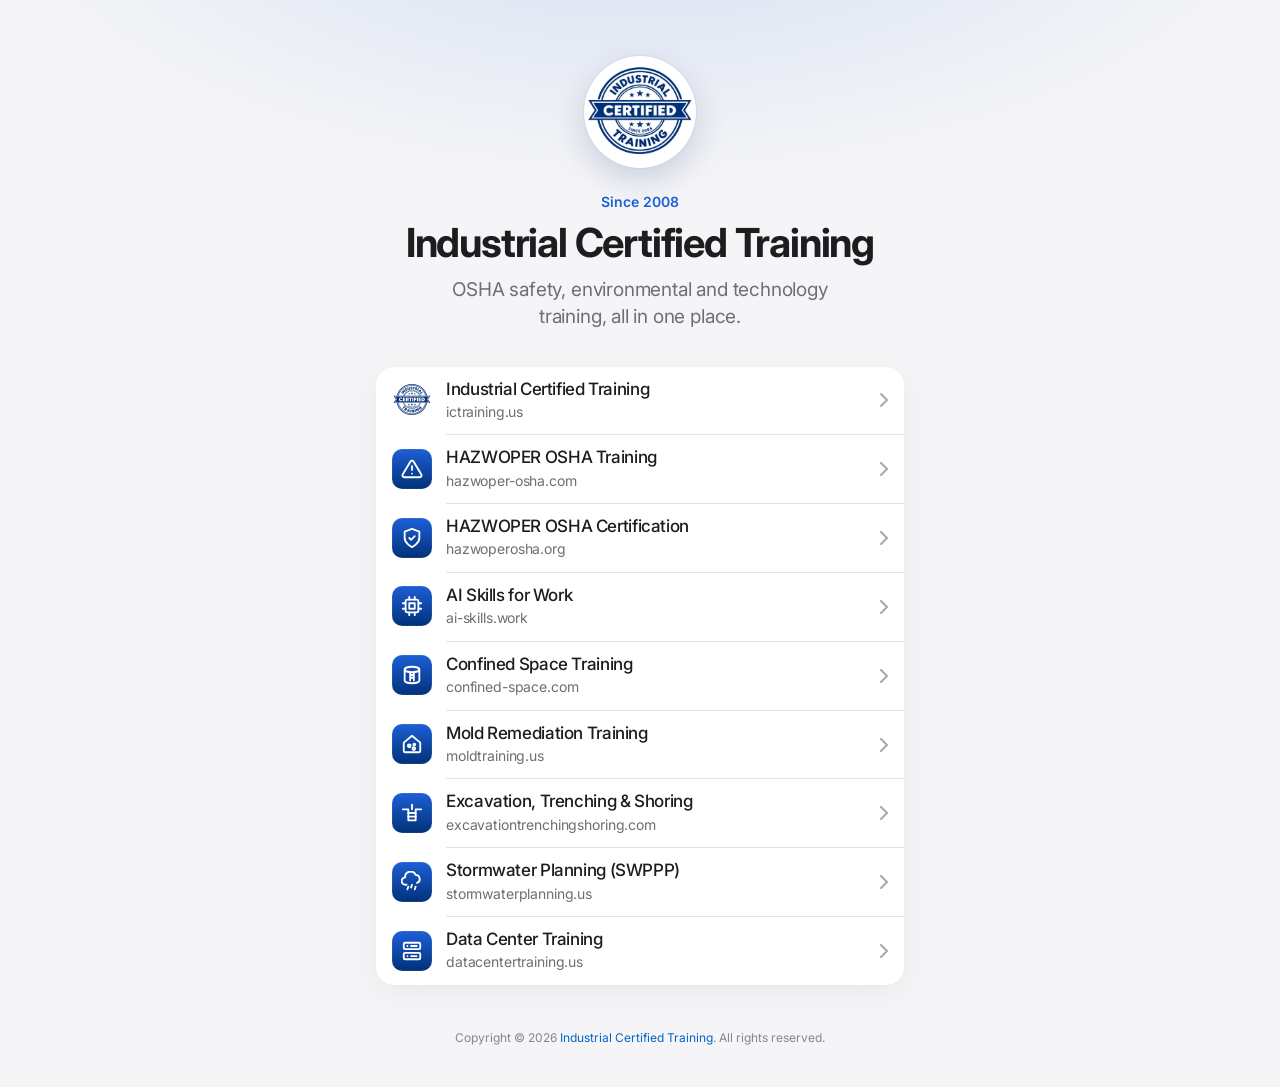
==== index.html @ 35525560 "Flatten link list and add ictraining.us card Drop the category groups and the hero CTA; list all sit" ====
<!doctype html>
<html lang="en">
<head>
  <meta charset="utf-8">
  <meta name="viewport" content="width=device-width, initial-scale=1, viewport-fit=cover">
  <title>Industrial Certified Training | Links</title>
  <meta name="description" content="Industrial Certified Training: OSHA, HAZWOPER, confined space, mold, excavation, stormwater, data center and AI skills training sites.">
  <meta property="og:title" content="Industrial Certified Training">
  <meta property="og:description" content="Safety, environmental and technology training sites. Since 2008.">
  <meta property="og:url" content="https://linktree.ictraining.us/">
  <meta property="og:image" content="https://linktree.ictraining.us/assets/og-image.jpg">
  <meta name="theme-color" content="#f5f5f7" media="(prefers-color-scheme: light)">
  <meta name="theme-color" content="#000000" media="(prefers-color-scheme: dark)">
  <meta name="color-scheme" content="light dark">
  <link rel="icon" type="image/png" href="assets/favicon.png">
  <link rel="apple-touch-icon" href="assets/apple-touch-icon.png">
  <link rel="preconnect" href="https://fonts.googleapis.com">
  <link rel="preconnect" href="https://fonts.gstatic.com" crossorigin>
  <link href="https://fonts.googleapis.com/css2?family=Inter:wght@400;500;600;700&display=swap" rel="stylesheet">
  <style>
    :root {
      --brand: #013179;
      --brand-2: #1d5fd6;
      --bg: #f5f5f7;
      --surface: #ffffff;
      --text: #1d1d1f;
      --secondary: #6e6e73;
      --tertiary: #86868b;
      --separator: rgba(60, 60, 67, .14);
      --hover: rgba(0, 0, 0, .035);
      --glow: rgba(29, 95, 214, .16);
      --shadow: 0 1px 1px rgba(0, 0, 0, .02), 0 8px 30px rgba(0, 0, 0, .05);
      --link: #0066cc;
    }
    @media (prefers-color-scheme: dark) {
      :root {
        --bg: #000000;
        --surface: #1c1c1e;
        --text: #f5f5f7;
        --secondary: #a1a1a6;
        --tertiary: #8e8e93;
        --separator: rgba(84, 84, 88, .55);
        --hover: rgba(255, 255, 255, .05);
        --glow: rgba(41, 151, 255, .18);
        --shadow: none;
        --link: #2997ff;
      }
    }

    * { box-sizing: border-box; }
    html, body { margin: 0; }
    body {
      font-family: -apple-system, BlinkMacSystemFont, "SF Pro Text", "Inter", "Helvetica Neue", Arial, sans-serif;
      background:
        radial-gradient(60rem 28rem at 50% -8rem, var(--glow), transparent 70%),
        var(--bg);
      background-repeat: no-repeat;
      color: var(--text);
      min-height: 100vh;
      font-size: 17px;
      line-height: 1.47;
      letter-spacing: -.022em;
      -webkit-font-smoothing: antialiased;
      -webkit-tap-highlight-color: transparent;
    }

    .wrap {
      max-width: 560px;
      margin: 0 auto;
      padding: max(56px, env(safe-area-inset-top)) 16px max(40px, env(safe-area-inset-bottom));
    }

    /* Hero */
    header { text-align: center; margin-bottom: 36px; }
    .logo {
      display: block;
      width: 112px; height: 112px;
      margin: 0 auto 24px;
      border-radius: 50%;
      background: #fff;
      box-shadow: 0 0 0 1px rgba(0, 0, 0, .04), 0 12px 32px rgba(1, 49, 121, .18);
    }
    h1 {
      margin: 0;
      font-family: -apple-system, BlinkMacSystemFont, "SF Pro Display", "Inter", "Helvetica Neue", Arial, sans-serif;
      font-size: clamp(30px, 7vw, 40px);
      font-weight: 700;
      line-height: 1.1;
      letter-spacing: -.03em;
    }
    .eyebrow {
      display: block;
      margin-bottom: 8px;
      color: var(--brand-2);
      font-size: 14px; font-weight: 600; letter-spacing: 0;
    }
    @media (prefers-color-scheme: dark) { .eyebrow { color: var(--link); } }
    .lede {
      margin: 12px auto 0;
      max-width: 400px;
      color: var(--secondary);
      font-size: 19px; line-height: 1.42; letter-spacing: -.01em;
    }

    /* Link list */
    .group {
      list-style: none; margin: 0; padding: 0;
      background: var(--surface);
      border-radius: 18px;
      box-shadow: var(--shadow);
      overflow: hidden;
    }
    .group li + li .link .label { border-top: .5px solid var(--separator); }
    .link {
      display: flex; align-items: stretch;
      padding-left: 16px;
      color: var(--text);
      text-decoration: none;
      transition: background .15s ease;
    }
    .link:hover { background: var(--hover); }
    .link:active { background: var(--separator); }
    .link:focus-visible { outline: 3px solid var(--link); outline-offset: -3px; border-radius: 18px; }
    .icon {
      flex: none; align-self: center;
      width: 40px; height: 40px;
      margin: 12px 14px 12px 0;
      border-radius: 10px;
      background: linear-gradient(180deg, var(--brand-2), var(--brand));
      color: #fff;
      display: grid; place-items: center;
      box-shadow: inset 0 0 0 .5px rgba(255, 255, 255, .15);
    }
    .icon svg { width: 22px; height: 22px; }
    .icon-logo { background: #fff; box-shadow: inset 0 0 0 .5px rgba(0, 0, 0, .08); object-fit: cover; }
    .label {
      flex: 1; min-width: 0;
      display: flex; align-items: center; gap: 12px;
      padding: 12px 16px 12px 0;
    }
    .text { flex: 1; min-width: 0; }
    .title { display: block; font-size: 17px; font-weight: 500; line-height: 1.25; }
    .domain { display: block; margin-top: 2px; color: var(--secondary); font-size: 14px; letter-spacing: -.01em; overflow-wrap: anywhere; }
    .chev { flex: none; width: 8px; height: 14px; color: var(--tertiary); opacity: .7; transition: transform .2s ease; }
    .link:hover .chev { transform: translateX(2px); }

    footer {
      margin-top: 44px;
      text-align: center;
      color: var(--tertiary);
      font-size: 12px; letter-spacing: 0;
    }
    footer a { color: var(--link); text-decoration: none; }
    footer a:hover { text-decoration: underline; }

    /* Gentle entrance */
    @media (prefers-reduced-motion: no-preference) {
      header, main, footer { animation: rise .7s cubic-bezier(.2, .8, .2, 1) both; }
      main { animation-delay: .08s; }
      footer { animation-delay: .16s; }
      @keyframes rise { from { opacity: 0; transform: translateY(12px); } to { opacity: 1; transform: none; } }
    }
    @media (prefers-reduced-motion: reduce) {
      .link, .chev { transition: none; }
    }
  </style>
</head>
<body>
  <div class="wrap">
    <header>
      <img class="logo" src="assets/logo.png" width="112" height="112" alt="Industrial Certified Training seal, since 2008">
      <span class="eyebrow">Since 2008</span>
      <h1>Industrial Certified Training</h1>
      <p class="lede">OSHA safety, environmental and technology training, all in one place.</p>
    </header>

    <main>
      <ul class="group">
        <li>
          <a class="link" href="https://ictraining.us" target="_blank" rel="noopener">
            <img class="icon icon-logo" src="assets/logo.png" width="40" height="40" alt="">
            <span class="label"><span class="text"><span class="title">Industrial Certified Training</span><span class="domain">ictraining.us</span></span><svg class="chev" viewBox="0 0 8 14" fill="none" stroke="currentColor" stroke-width="2" stroke-linecap="round" stroke-linejoin="round" aria-hidden="true"><path d="M1 1l6 6-6 6"/></svg></span>
          </a>
        </li>
        <li>
          <a class="link" href="https://hazwoper-osha.com" target="_blank" rel="noopener">
            <span class="icon" aria-hidden="true"><svg viewBox="0 0 24 24" fill="none" stroke="currentColor" stroke-width="2" stroke-linecap="round" stroke-linejoin="round"><path d="M10.3 3.9 1.8 18a2 2 0 0 0 1.7 3h17a2 2 0 0 0 1.7-3L13.7 3.9a2 2 0 0 0-3.4 0z"/><path d="M12 9v4M12 17h.01"/></svg></span>
            <span class="label"><span class="text"><span class="title">HAZWOPER OSHA Training</span><span class="domain">hazwoper-osha.com</span></span><svg class="chev" viewBox="0 0 8 14" fill="none" stroke="currentColor" stroke-width="2" stroke-linecap="round" stroke-linejoin="round" aria-hidden="true"><path d="M1 1l6 6-6 6"/></svg></span>
          </a>
        </li>
        <li>
          <a class="link" href="https://hazwoperosha.org" target="_blank" rel="noopener">
            <span class="icon" aria-hidden="true"><svg viewBox="0 0 24 24" fill="none" stroke="currentColor" stroke-width="2" stroke-linecap="round" stroke-linejoin="round"><path d="M12 22s8-4 8-10V5l-8-3-8 3v7c0 6 8 10 8 10z"/><path d="m9 12 2 2 4-4"/></svg></span>
            <span class="label"><span class="text"><span class="title">HAZWOPER OSHA Certification</span><span class="domain">hazwoperosha.org</span></span><svg class="chev" viewBox="0 0 8 14" fill="none" stroke="currentColor" stroke-width="2" stroke-linecap="round" stroke-linejoin="round" aria-hidden="true"><path d="M1 1l6 6-6 6"/></svg></span>
          </a>
        </li>
        <li>
          <a class="link" href="https://ai-skills.work" target="_blank" rel="noopener">
            <span class="icon" aria-hidden="true"><svg viewBox="0 0 24 24" fill="none" stroke="currentColor" stroke-width="2" stroke-linecap="round" stroke-linejoin="round"><rect x="5" y="5" width="14" height="14" rx="2"/><rect x="9" y="9" width="6" height="6"/><path d="M9 2v3M15 2v3M9 19v3M15 19v3M2 9h3M2 15h3M19 9h3M19 15h3"/></svg></span>
            <span class="label"><span class="text"><span class="title">AI Skills for Work</span><span class="domain">ai-skills.work</span></span><svg class="chev" viewBox="0 0 8 14" fill="none" stroke="currentColor" stroke-width="2" stroke-linecap="round" stroke-linejoin="round" aria-hidden="true"><path d="M1 1l6 6-6 6"/></svg></span>
          </a>
        </li>
        <li>
          <a class="link" href="https://confined-space.com" target="_blank" rel="noopener">
            <span class="icon" aria-hidden="true"><svg viewBox="0 0 24 24" fill="none" stroke="currentColor" stroke-width="2" stroke-linecap="round" stroke-linejoin="round"><ellipse cx="12" cy="6" rx="8" ry="3"/><path d="M4 6v12c0 1.7 3.6 3 8 3s8-1.3 8-3V6"/><path d="M10 9v9M14 9v9M10 12h4M10 15h4"/></svg></span>
            <span class="label"><span class="text"><span class="title">Confined Space Training</span><span class="domain">confined-space.com</span></span><svg class="chev" viewBox="0 0 8 14" fill="none" stroke="currentColor" stroke-width="2" stroke-linecap="round" stroke-linejoin="round" aria-hidden="true"><path d="M1 1l6 6-6 6"/></svg></span>
          </a>
        </li>
        <li>
          <a class="link" href="https://moldtraining.us" target="_blank" rel="noopener">
            <span class="icon" aria-hidden="true"><svg viewBox="0 0 24 24" fill="none" stroke="currentColor" stroke-width="2" stroke-linecap="round" stroke-linejoin="round"><path d="M3 10.5 12 3l9 7.5V20a1 1 0 0 1-1 1H4a1 1 0 0 1-1-1z"/><circle cx="9" cy="14" r="1.5"/><circle cx="14.5" cy="12.5" r="1"/><circle cx="14" cy="17" r="1.5"/></svg></span>
            <span class="label"><span class="text"><span class="title">Mold Remediation Training</span><span class="domain">moldtraining.us</span></span><svg class="chev" viewBox="0 0 8 14" fill="none" stroke="currentColor" stroke-width="2" stroke-linecap="round" stroke-linejoin="round" aria-hidden="true"><path d="M1 1l6 6-6 6"/></svg></span>
          </a>
        </li>
        <li>
          <a class="link" href="https://excavationtrenchingshoring.com" target="_blank" rel="noopener">
            <span class="icon" aria-hidden="true"><svg viewBox="0 0 24 24" fill="none" stroke="currentColor" stroke-width="2" stroke-linecap="round" stroke-linejoin="round"><path d="M2 8h6v12h8V8h6"/><path d="M8 12h8M8 16h8"/><path d="M12 8V3"/></svg></span>
            <span class="label"><span class="text"><span class="title">Excavation, Trenching &amp; Shoring</span><span class="domain">excavationtrenchingshoring.com</span></span><svg class="chev" viewBox="0 0 8 14" fill="none" stroke="currentColor" stroke-width="2" stroke-linecap="round" stroke-linejoin="round" aria-hidden="true"><path d="M1 1l6 6-6 6"/></svg></span>
          </a>
        </li>
        <li>
          <a class="link" href="https://stormwaterplanning.us" target="_blank" rel="noopener">
            <span class="icon" aria-hidden="true"><svg viewBox="0 0 24 24" fill="none" stroke="currentColor" stroke-width="2" stroke-linecap="round" stroke-linejoin="round"><path d="M17.5 13A4.5 4.5 0 0 0 16 4.3 6 6 0 0 0 4.5 7 4 4 0 0 0 5 15h1"/><path d="M8 17l-1 3M12 15l-1 3M16 17l-1 3"/></svg></span>
            <span class="label"><span class="text"><span class="title">Stormwater Planning (SWPPP)</span><span class="domain">stormwaterplanning.us</span></span><svg class="chev" viewBox="0 0 8 14" fill="none" stroke="currentColor" stroke-width="2" stroke-linecap="round" stroke-linejoin="round" aria-hidden="true"><path d="M1 1l6 6-6 6"/></svg></span>
          </a>
        </li>
        <li>
          <a class="link" href="https://datacentertraining.us" target="_blank" rel="noopener">
            <span class="icon" aria-hidden="true"><svg viewBox="0 0 24 24" fill="none" stroke="currentColor" stroke-width="2" stroke-linecap="round" stroke-linejoin="round"><rect x="3" y="3" width="18" height="7" rx="1.5"/><rect x="3" y="14" width="18" height="7" rx="1.5"/><path d="M7 6.5h.01M7 17.5h.01M11 6.5h6M11 17.5h6"/></svg></span>
            <span class="label"><span class="text"><span class="title">Data Center Training</span><span class="domain">datacentertraining.us</span></span><svg class="chev" viewBox="0 0 8 14" fill="none" stroke="currentColor" stroke-width="2" stroke-linecap="round" stroke-linejoin="round" aria-hidden="true"><path d="M1 1l6 6-6 6"/></svg></span>
          </a>
        </li>
      </ul>
    </main>

    <footer>
      Copyright &copy; <span id="year">2026</span> <a href="https://ictraining.us">Industrial Certified Training</a>. All rights reserved.
    </footer>
  </div>
  <script>document.getElementById("year").textContent = new Date().getFullYear();</script>
</body>
</html>
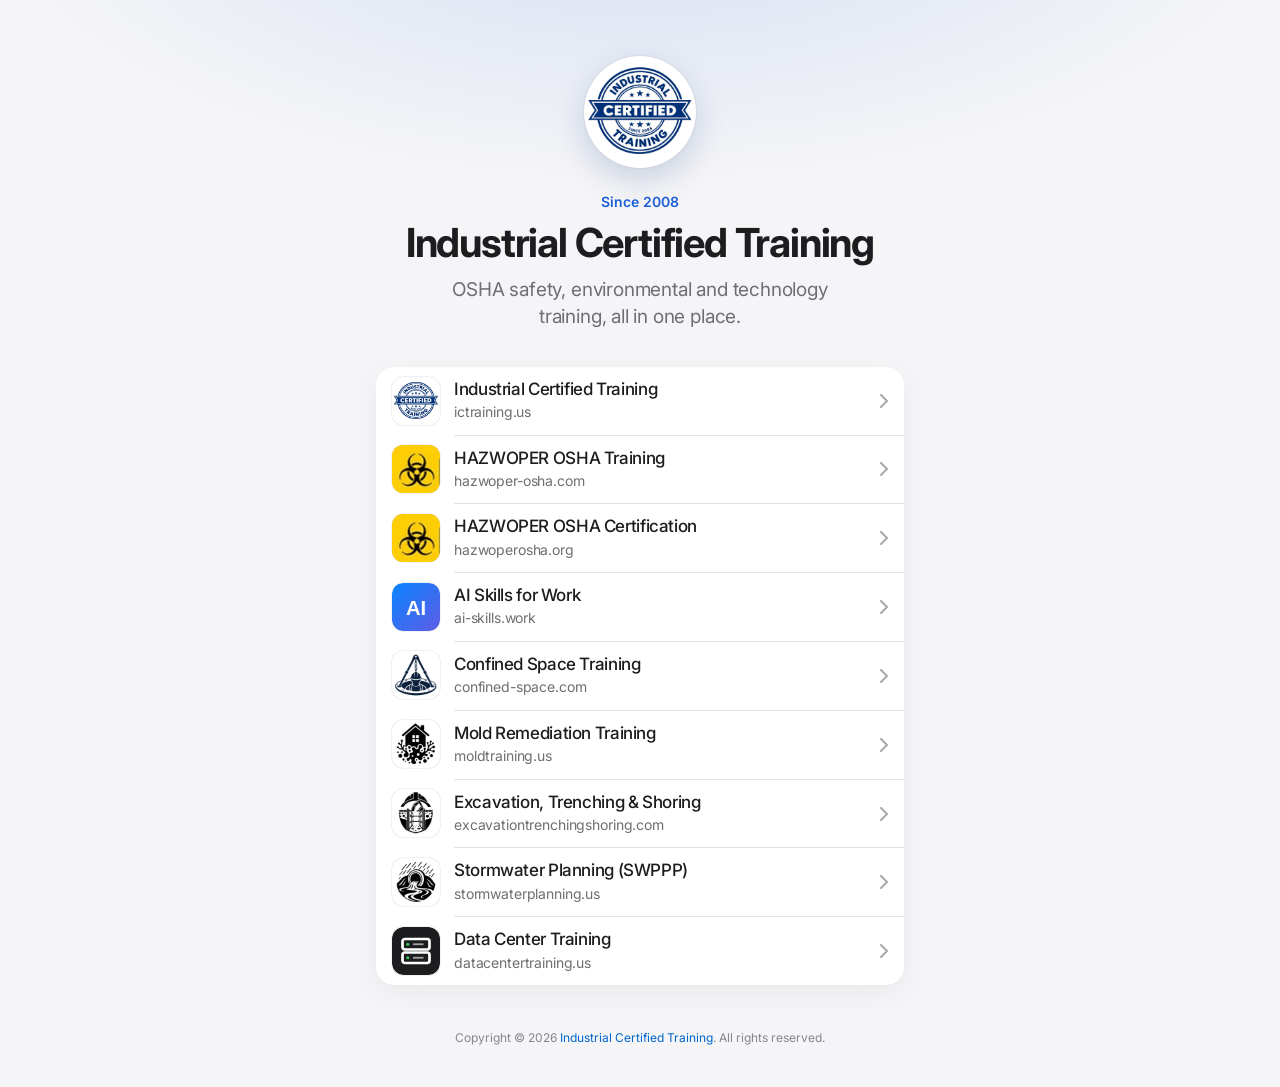
==== commit a80f6282: "Use each site's own logo as its link icon Logos pulled from the sites' repos (AI-Skills.Work, confin" ====
--- a/index.html
+++ b/index.html
@@ -123,16 +123,11 @@
     .link:focus-visible { outline: 3px solid var(--link); outline-offset: -3px; border-radius: 18px; }
     .icon {
       flex: none; align-self: center;
-      width: 40px; height: 40px;
-      margin: 12px 14px 12px 0;
-      border-radius: 10px;
-      background: linear-gradient(180deg, var(--brand-2), var(--brand));
-      color: #fff;
-      display: grid; place-items: center;
-      box-shadow: inset 0 0 0 .5px rgba(255, 255, 255, .15);
-    }
-    .icon svg { width: 22px; height: 22px; }
-    .icon-logo { background: #fff; box-shadow: inset 0 0 0 .5px rgba(0, 0, 0, .08); object-fit: cover; }
+      width: 48px; height: 48px;
+      margin: 10px 14px 10px 0;
+      border-radius: 11px;
+    }
+    .icon-logo { background: #fff; object-fit: cover; box-shadow: 0 0 0 .5px var(--separator); }
     .label {
       flex: 1; min-width: 0;
       display: flex; align-items: center; gap: 12px;
@@ -178,55 +173,55 @@
       <ul class="group">
         <li>
           <a class="link" href="https://ictraining.us" target="_blank" rel="noopener">
-            <img class="icon icon-logo" src="assets/logo.png" width="40" height="40" alt="">
+            <img class="icon icon-logo" src="assets/logo.png" width="48" height="48" alt="">
             <span class="label"><span class="text"><span class="title">Industrial Certified Training</span><span class="domain">ictraining.us</span></span><svg class="chev" viewBox="0 0 8 14" fill="none" stroke="currentColor" stroke-width="2" stroke-linecap="round" stroke-linejoin="round" aria-hidden="true"><path d="M1 1l6 6-6 6"/></svg></span>
           </a>
         </li>
         <li>
           <a class="link" href="https://hazwoper-osha.com" target="_blank" rel="noopener">
-            <span class="icon" aria-hidden="true"><svg viewBox="0 0 24 24" fill="none" stroke="currentColor" stroke-width="2" stroke-linecap="round" stroke-linejoin="round"><path d="M10.3 3.9 1.8 18a2 2 0 0 0 1.7 3h17a2 2 0 0 0 1.7-3L13.7 3.9a2 2 0 0 0-3.4 0z"/><path d="M12 9v4M12 17h.01"/></svg></span>
+            <img class="icon icon-logo" src="assets/icons/hazwoper.png" width="48" height="48" alt="">
             <span class="label"><span class="text"><span class="title">HAZWOPER OSHA Training</span><span class="domain">hazwoper-osha.com</span></span><svg class="chev" viewBox="0 0 8 14" fill="none" stroke="currentColor" stroke-width="2" stroke-linecap="round" stroke-linejoin="round" aria-hidden="true"><path d="M1 1l6 6-6 6"/></svg></span>
           </a>
         </li>
         <li>
           <a class="link" href="https://hazwoperosha.org" target="_blank" rel="noopener">
-            <span class="icon" aria-hidden="true"><svg viewBox="0 0 24 24" fill="none" stroke="currentColor" stroke-width="2" stroke-linecap="round" stroke-linejoin="round"><path d="M12 22s8-4 8-10V5l-8-3-8 3v7c0 6 8 10 8 10z"/><path d="m9 12 2 2 4-4"/></svg></span>
+            <img class="icon icon-logo" src="assets/icons/hazwoper.png" width="48" height="48" alt="">
             <span class="label"><span class="text"><span class="title">HAZWOPER OSHA Certification</span><span class="domain">hazwoperosha.org</span></span><svg class="chev" viewBox="0 0 8 14" fill="none" stroke="currentColor" stroke-width="2" stroke-linecap="round" stroke-linejoin="round" aria-hidden="true"><path d="M1 1l6 6-6 6"/></svg></span>
           </a>
         </li>
         <li>
           <a class="link" href="https://ai-skills.work" target="_blank" rel="noopener">
-            <span class="icon" aria-hidden="true"><svg viewBox="0 0 24 24" fill="none" stroke="currentColor" stroke-width="2" stroke-linecap="round" stroke-linejoin="round"><rect x="5" y="5" width="14" height="14" rx="2"/><rect x="9" y="9" width="6" height="6"/><path d="M9 2v3M15 2v3M9 19v3M15 19v3M2 9h3M2 15h3M19 9h3M19 15h3"/></svg></span>
+            <img class="icon icon-logo" src="assets/icons/ai-skills.svg" width="48" height="48" alt="">
             <span class="label"><span class="text"><span class="title">AI Skills for Work</span><span class="domain">ai-skills.work</span></span><svg class="chev" viewBox="0 0 8 14" fill="none" stroke="currentColor" stroke-width="2" stroke-linecap="round" stroke-linejoin="round" aria-hidden="true"><path d="M1 1l6 6-6 6"/></svg></span>
           </a>
         </li>
         <li>
           <a class="link" href="https://confined-space.com" target="_blank" rel="noopener">
-            <span class="icon" aria-hidden="true"><svg viewBox="0 0 24 24" fill="none" stroke="currentColor" stroke-width="2" stroke-linecap="round" stroke-linejoin="round"><ellipse cx="12" cy="6" rx="8" ry="3"/><path d="M4 6v12c0 1.7 3.6 3 8 3s8-1.3 8-3V6"/><path d="M10 9v9M14 9v9M10 12h4M10 15h4"/></svg></span>
+            <img class="icon icon-logo" src="assets/icons/confined-space.png" width="48" height="48" alt="">
             <span class="label"><span class="text"><span class="title">Confined Space Training</span><span class="domain">confined-space.com</span></span><svg class="chev" viewBox="0 0 8 14" fill="none" stroke="currentColor" stroke-width="2" stroke-linecap="round" stroke-linejoin="round" aria-hidden="true"><path d="M1 1l6 6-6 6"/></svg></span>
           </a>
         </li>
         <li>
           <a class="link" href="https://moldtraining.us" target="_blank" rel="noopener">
-            <span class="icon" aria-hidden="true"><svg viewBox="0 0 24 24" fill="none" stroke="currentColor" stroke-width="2" stroke-linecap="round" stroke-linejoin="round"><path d="M3 10.5 12 3l9 7.5V20a1 1 0 0 1-1 1H4a1 1 0 0 1-1-1z"/><circle cx="9" cy="14" r="1.5"/><circle cx="14.5" cy="12.5" r="1"/><circle cx="14" cy="17" r="1.5"/></svg></span>
+            <img class="icon icon-logo" src="assets/icons/mold.png" width="48" height="48" alt="">
             <span class="label"><span class="text"><span class="title">Mold Remediation Training</span><span class="domain">moldtraining.us</span></span><svg class="chev" viewBox="0 0 8 14" fill="none" stroke="currentColor" stroke-width="2" stroke-linecap="round" stroke-linejoin="round" aria-hidden="true"><path d="M1 1l6 6-6 6"/></svg></span>
           </a>
         </li>
         <li>
           <a class="link" href="https://excavationtrenchingshoring.com" target="_blank" rel="noopener">
-            <span class="icon" aria-hidden="true"><svg viewBox="0 0 24 24" fill="none" stroke="currentColor" stroke-width="2" stroke-linecap="round" stroke-linejoin="round"><path d="M2 8h6v12h8V8h6"/><path d="M8 12h8M8 16h8"/><path d="M12 8V3"/></svg></span>
+            <img class="icon icon-logo" src="assets/icons/excavation.png" width="48" height="48" alt="">
             <span class="label"><span class="text"><span class="title">Excavation, Trenching &amp; Shoring</span><span class="domain">excavationtrenchingshoring.com</span></span><svg class="chev" viewBox="0 0 8 14" fill="none" stroke="currentColor" stroke-width="2" stroke-linecap="round" stroke-linejoin="round" aria-hidden="true"><path d="M1 1l6 6-6 6"/></svg></span>
           </a>
         </li>
         <li>
           <a class="link" href="https://stormwaterplanning.us" target="_blank" rel="noopener">
-            <span class="icon" aria-hidden="true"><svg viewBox="0 0 24 24" fill="none" stroke="currentColor" stroke-width="2" stroke-linecap="round" stroke-linejoin="round"><path d="M17.5 13A4.5 4.5 0 0 0 16 4.3 6 6 0 0 0 4.5 7 4 4 0 0 0 5 15h1"/><path d="M8 17l-1 3M12 15l-1 3M16 17l-1 3"/></svg></span>
+            <img class="icon icon-logo" src="assets/icons/stormwater.png" width="48" height="48" alt="">
             <span class="label"><span class="text"><span class="title">Stormwater Planning (SWPPP)</span><span class="domain">stormwaterplanning.us</span></span><svg class="chev" viewBox="0 0 8 14" fill="none" stroke="currentColor" stroke-width="2" stroke-linecap="round" stroke-linejoin="round" aria-hidden="true"><path d="M1 1l6 6-6 6"/></svg></span>
           </a>
         </li>
         <li>
           <a class="link" href="https://datacentertraining.us" target="_blank" rel="noopener">
-            <span class="icon" aria-hidden="true"><svg viewBox="0 0 24 24" fill="none" stroke="currentColor" stroke-width="2" stroke-linecap="round" stroke-linejoin="round"><rect x="3" y="3" width="18" height="7" rx="1.5"/><rect x="3" y="14" width="18" height="7" rx="1.5"/><path d="M7 6.5h.01M7 17.5h.01M11 6.5h6M11 17.5h6"/></svg></span>
+            <img class="icon icon-logo" src="assets/icons/datacenter.svg" width="48" height="48" alt="">
             <span class="label"><span class="text"><span class="title">Data Center Training</span><span class="domain">datacentertraining.us</span></span><svg class="chev" viewBox="0 0 8 14" fill="none" stroke="currentColor" stroke-width="2" stroke-linecap="round" stroke-linejoin="round" aria-hidden="true"><path d="M1 1l6 6-6 6"/></svg></span>
           </a>
         </li>
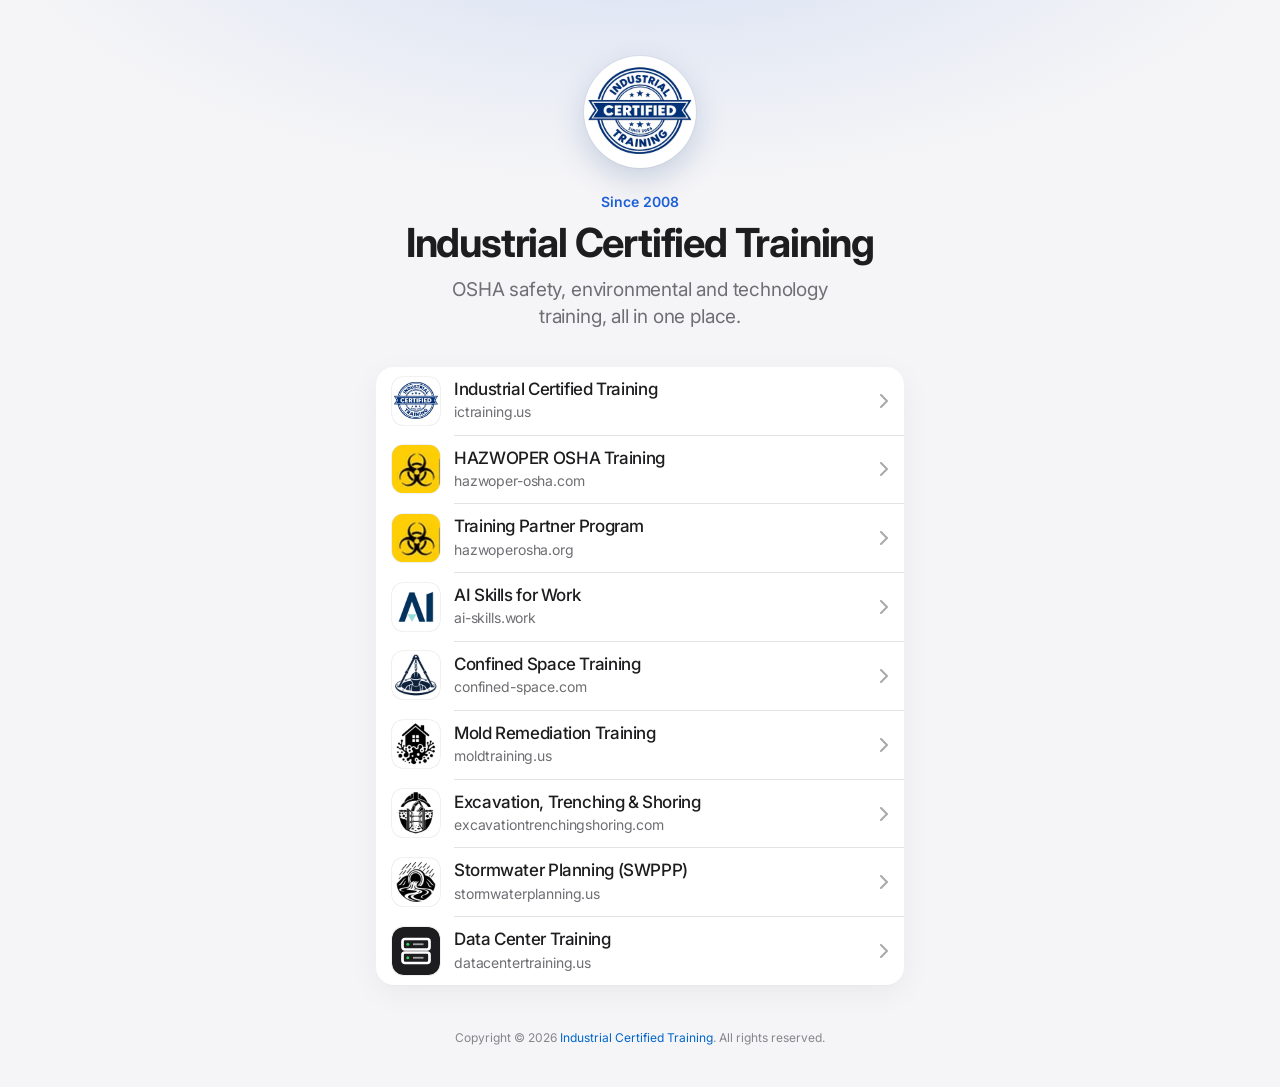
==== commit 8fc712d5: "Use AI-Skills brand mark and retitle hazwoperosha.org card AI-Skills icon is now cropped from the su" ====
--- a/index.html
+++ b/index.html
@@ -186,12 +186,12 @@
         <li>
           <a class="link" href="https://hazwoperosha.org" target="_blank" rel="noopener">
             <img class="icon icon-logo" src="assets/icons/hazwoper.png" width="48" height="48" alt="">
-            <span class="label"><span class="text"><span class="title">HAZWOPER OSHA Certification</span><span class="domain">hazwoperosha.org</span></span><svg class="chev" viewBox="0 0 8 14" fill="none" stroke="currentColor" stroke-width="2" stroke-linecap="round" stroke-linejoin="round" aria-hidden="true"><path d="M1 1l6 6-6 6"/></svg></span>
+            <span class="label"><span class="text"><span class="title">Training Partner Program</span><span class="domain">hazwoperosha.org</span></span><svg class="chev" viewBox="0 0 8 14" fill="none" stroke="currentColor" stroke-width="2" stroke-linecap="round" stroke-linejoin="round" aria-hidden="true"><path d="M1 1l6 6-6 6"/></svg></span>
           </a>
         </li>
         <li>
           <a class="link" href="https://ai-skills.work" target="_blank" rel="noopener">
-            <img class="icon icon-logo" src="assets/icons/ai-skills.svg" width="48" height="48" alt="">
+            <img class="icon icon-logo" src="assets/icons/ai-skills.png" width="48" height="48" alt="">
             <span class="label"><span class="text"><span class="title">AI Skills for Work</span><span class="domain">ai-skills.work</span></span><svg class="chev" viewBox="0 0 8 14" fill="none" stroke="currentColor" stroke-width="2" stroke-linecap="round" stroke-linejoin="round" aria-hidden="true"><path d="M1 1l6 6-6 6"/></svg></span>
           </a>
         </li>
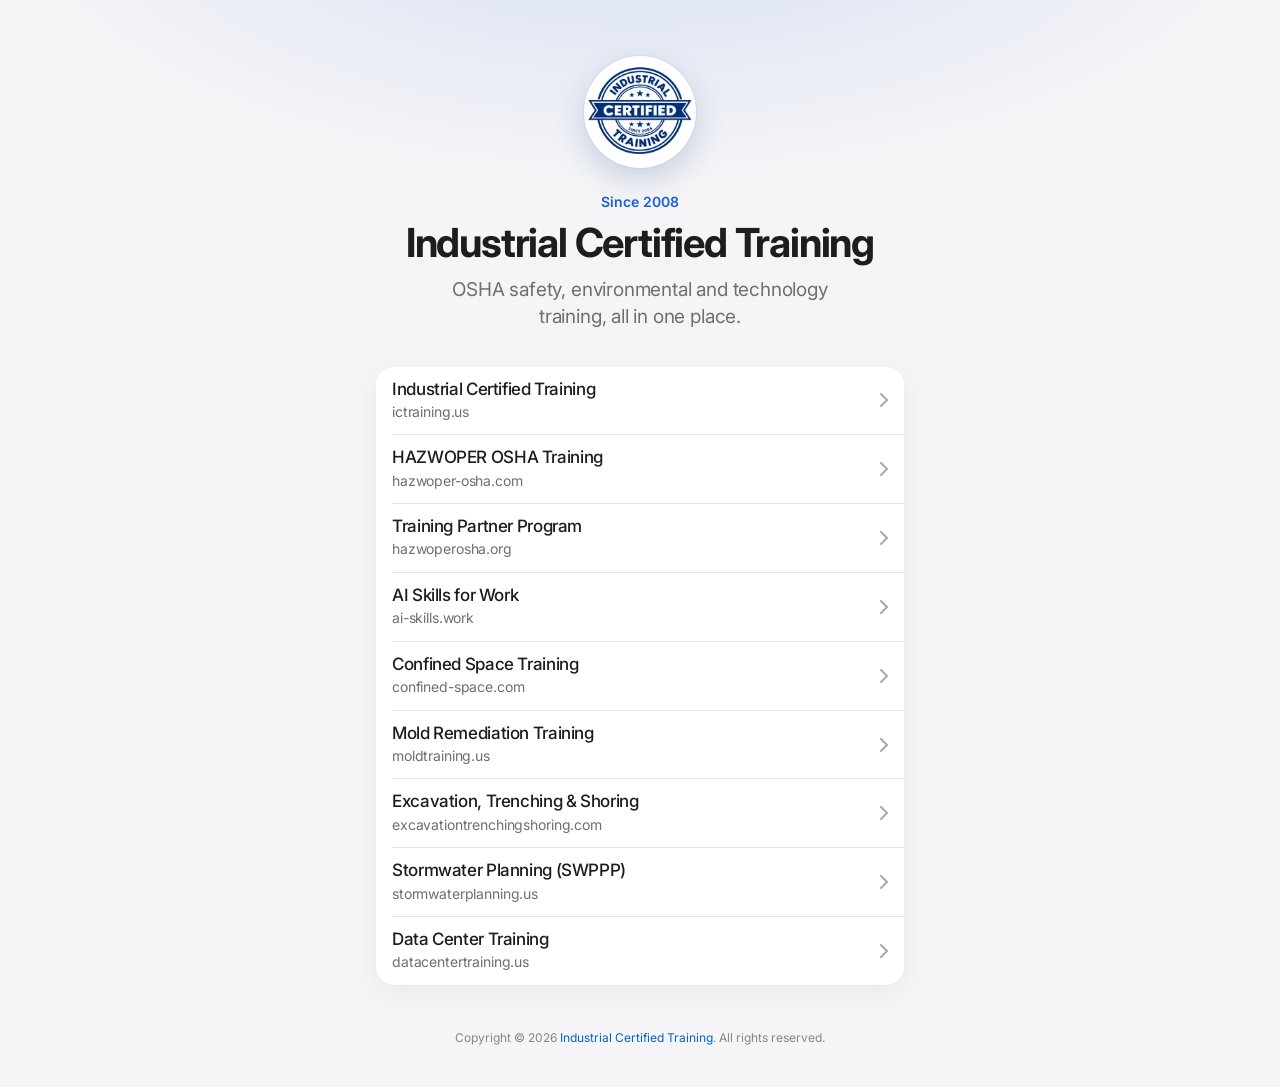
==== commit 0f5e4c41: "Remove the logos from each link The links file no longer sets icons, so the built-in copy is rebuilt" ====
--- a/index.html
+++ b/index.html
@@ -7,8 +7,8 @@
   <meta name="description" content="Industrial Certified Training: OSHA, HAZWOPER, confined space, mold, excavation, stormwater, data center and AI skills training sites.">
   <meta property="og:title" content="Industrial Certified Training">
   <meta property="og:description" content="Safety, environmental and technology training sites. Since 2008.">
-  <meta property="og:url" content="https://linktree.ictraining.us/">
-  <meta property="og:image" content="https://linktree.ictraining.us/assets/og-image.jpg">
+  <meta property="og:url" content="https://linkhub.ictraining.us/">
+  <meta property="og:image" content="https://linkhub.ictraining.us/assets/og-image.jpg">
   <meta name="theme-color" content="#f5f5f7" media="(prefers-color-scheme: light)">
   <meta name="theme-color" content="#000000" media="(prefers-color-scheme: dark)">
   <meta name="color-scheme" content="light dark">
@@ -102,7 +102,30 @@
       font-size: 19px; line-height: 1.42; letter-spacing: -.01em;
     }
 
+    /* Social */
+    .social { display: flex; flex-wrap: wrap; justify-content: center; gap: 8px; margin: 22px 0 0; padding: 0; list-style: none; }
+    .social a {
+      display: grid; place-items: center;
+      width: 40px; height: 40px;
+      border-radius: 50%;
+      background: var(--brand);
+      color: #fff;
+      transition: transform .15s ease;
+    }
+    @media (prefers-color-scheme: dark) { .social a { background: var(--surface); color: var(--link); } }
+    .social a:hover { transform: translateY(-2px); }
+    .social a:focus-visible { outline: 3px solid var(--link); outline-offset: 3px; }
+    .social svg { width: 19px; height: 19px; }
+
     /* Link list */
+    section + section { margin-top: 28px; }
+    h2 {
+      margin: 0 0 8px 16px;
+      color: var(--secondary);
+      font-size: 13px; font-weight: 600;
+      letter-spacing: .02em;
+      text-transform: uppercase;
+    }
     .group {
       list-style: none; margin: 0; padding: 0;
       background: var(--surface);
@@ -156,9 +179,66 @@
       @keyframes rise { from { opacity: 0; transform: translateY(12px); } to { opacity: 1; transform: none; } }
     }
     @media (prefers-reduced-motion: reduce) {
-      .link, .chev { transition: none; }
+      .link, .chev, .social a { transition: none; }
     }
   </style>
+  <script type="application/json" id="links-data">
+{
+  "sections": [
+    {
+      "title": "Training websites",
+      "links": [
+        {
+          "title": "Industrial Certified Training",
+          "subtitle": "ictraining.us",
+          "url": "https://ictraining.us"
+        },
+        {
+          "title": "HAZWOPER OSHA Training",
+          "subtitle": "hazwoper-osha.com",
+          "url": "https://hazwoper-osha.com"
+        },
+        {
+          "title": "Training Partner Program",
+          "subtitle": "hazwoperosha.org",
+          "url": "https://hazwoperosha.org"
+        },
+        {
+          "title": "AI Skills for Work",
+          "subtitle": "ai-skills.work",
+          "url": "https://ai-skills.work"
+        },
+        {
+          "title": "Confined Space Training",
+          "subtitle": "confined-space.com",
+          "url": "https://confined-space.com"
+        },
+        {
+          "title": "Mold Remediation Training",
+          "subtitle": "moldtraining.us",
+          "url": "https://moldtraining.us"
+        },
+        {
+          "title": "Excavation, Trenching & Shoring",
+          "subtitle": "excavationtrenchingshoring.com",
+          "url": "https://excavationtrenchingshoring.com"
+        },
+        {
+          "title": "Stormwater Planning (SWPPP)",
+          "subtitle": "stormwaterplanning.us",
+          "url": "https://stormwaterplanning.us"
+        },
+        {
+          "title": "Data Center Training",
+          "subtitle": "datacentertraining.us",
+          "url": "https://datacentertraining.us"
+        }
+      ]
+    }
+  ],
+  "social": []
+}
+  </script>
 </head>
 <body>
   <div class="wrap">
@@ -167,65 +247,62 @@
       <span class="eyebrow">Since 2008</span>
       <h1>Industrial Certified Training</h1>
       <p class="lede">OSHA safety, environmental and technology training, all in one place.</p>
+      <!-- social:start -->
+      <!-- social:end -->
     </header>
 
     <main>
-      <ul class="group">
+      <!-- links:start -->
+      <section aria-label="Training websites">
+        <ul class="group">
         <li>
           <a class="link" href="https://ictraining.us" target="_blank" rel="noopener">
-            <img class="icon icon-logo" src="assets/logo.png" width="48" height="48" alt="">
             <span class="label"><span class="text"><span class="title">Industrial Certified Training</span><span class="domain">ictraining.us</span></span><svg class="chev" viewBox="0 0 8 14" fill="none" stroke="currentColor" stroke-width="2" stroke-linecap="round" stroke-linejoin="round" aria-hidden="true"><path d="M1 1l6 6-6 6"/></svg></span>
           </a>
         </li>
         <li>
           <a class="link" href="https://hazwoper-osha.com" target="_blank" rel="noopener">
-            <img class="icon icon-logo" src="assets/icons/hazwoper.png" width="48" height="48" alt="">
             <span class="label"><span class="text"><span class="title">HAZWOPER OSHA Training</span><span class="domain">hazwoper-osha.com</span></span><svg class="chev" viewBox="0 0 8 14" fill="none" stroke="currentColor" stroke-width="2" stroke-linecap="round" stroke-linejoin="round" aria-hidden="true"><path d="M1 1l6 6-6 6"/></svg></span>
           </a>
         </li>
         <li>
           <a class="link" href="https://hazwoperosha.org" target="_blank" rel="noopener">
-            <img class="icon icon-logo" src="assets/icons/hazwoper.png" width="48" height="48" alt="">
             <span class="label"><span class="text"><span class="title">Training Partner Program</span><span class="domain">hazwoperosha.org</span></span><svg class="chev" viewBox="0 0 8 14" fill="none" stroke="currentColor" stroke-width="2" stroke-linecap="round" stroke-linejoin="round" aria-hidden="true"><path d="M1 1l6 6-6 6"/></svg></span>
           </a>
         </li>
         <li>
           <a class="link" href="https://ai-skills.work" target="_blank" rel="noopener">
-            <img class="icon icon-logo" src="assets/icons/ai-skills.png" width="48" height="48" alt="">
             <span class="label"><span class="text"><span class="title">AI Skills for Work</span><span class="domain">ai-skills.work</span></span><svg class="chev" viewBox="0 0 8 14" fill="none" stroke="currentColor" stroke-width="2" stroke-linecap="round" stroke-linejoin="round" aria-hidden="true"><path d="M1 1l6 6-6 6"/></svg></span>
           </a>
         </li>
         <li>
           <a class="link" href="https://confined-space.com" target="_blank" rel="noopener">
-            <img class="icon icon-logo" src="assets/icons/confined-space.png" width="48" height="48" alt="">
             <span class="label"><span class="text"><span class="title">Confined Space Training</span><span class="domain">confined-space.com</span></span><svg class="chev" viewBox="0 0 8 14" fill="none" stroke="currentColor" stroke-width="2" stroke-linecap="round" stroke-linejoin="round" aria-hidden="true"><path d="M1 1l6 6-6 6"/></svg></span>
           </a>
         </li>
         <li>
           <a class="link" href="https://moldtraining.us" target="_blank" rel="noopener">
-            <img class="icon icon-logo" src="assets/icons/mold.png" width="48" height="48" alt="">
             <span class="label"><span class="text"><span class="title">Mold Remediation Training</span><span class="domain">moldtraining.us</span></span><svg class="chev" viewBox="0 0 8 14" fill="none" stroke="currentColor" stroke-width="2" stroke-linecap="round" stroke-linejoin="round" aria-hidden="true"><path d="M1 1l6 6-6 6"/></svg></span>
           </a>
         </li>
         <li>
           <a class="link" href="https://excavationtrenchingshoring.com" target="_blank" rel="noopener">
-            <img class="icon icon-logo" src="assets/icons/excavation.png" width="48" height="48" alt="">
             <span class="label"><span class="text"><span class="title">Excavation, Trenching &amp; Shoring</span><span class="domain">excavationtrenchingshoring.com</span></span><svg class="chev" viewBox="0 0 8 14" fill="none" stroke="currentColor" stroke-width="2" stroke-linecap="round" stroke-linejoin="round" aria-hidden="true"><path d="M1 1l6 6-6 6"/></svg></span>
           </a>
         </li>
         <li>
           <a class="link" href="https://stormwaterplanning.us" target="_blank" rel="noopener">
-            <img class="icon icon-logo" src="assets/icons/stormwater.png" width="48" height="48" alt="">
             <span class="label"><span class="text"><span class="title">Stormwater Planning (SWPPP)</span><span class="domain">stormwaterplanning.us</span></span><svg class="chev" viewBox="0 0 8 14" fill="none" stroke="currentColor" stroke-width="2" stroke-linecap="round" stroke-linejoin="round" aria-hidden="true"><path d="M1 1l6 6-6 6"/></svg></span>
           </a>
         </li>
         <li>
           <a class="link" href="https://datacentertraining.us" target="_blank" rel="noopener">
-            <img class="icon icon-logo" src="assets/icons/datacenter.svg" width="48" height="48" alt="">
             <span class="label"><span class="text"><span class="title">Data Center Training</span><span class="domain">datacentertraining.us</span></span><svg class="chev" viewBox="0 0 8 14" fill="none" stroke="currentColor" stroke-width="2" stroke-linecap="round" stroke-linejoin="round" aria-hidden="true"><path d="M1 1l6 6-6 6"/></svg></span>
           </a>
         </li>
-      </ul>
+        </ul>
+      </section>
+      <!-- links:end -->
     </main>
 
     <footer>
@@ -233,5 +310,7 @@
     </footer>
   </div>
   <script>document.getElementById("year").textContent = new Date().getFullYear();</script>
+  <script src="render.js?v=9f176dde" defer></script>
+  <script src="live.js?v=8afc6bef" data-source="https://raw.githubusercontent.com/LJ-Web-Management/linkhub-data/main/ictraining.json" defer></script>
 </body>
 </html>
